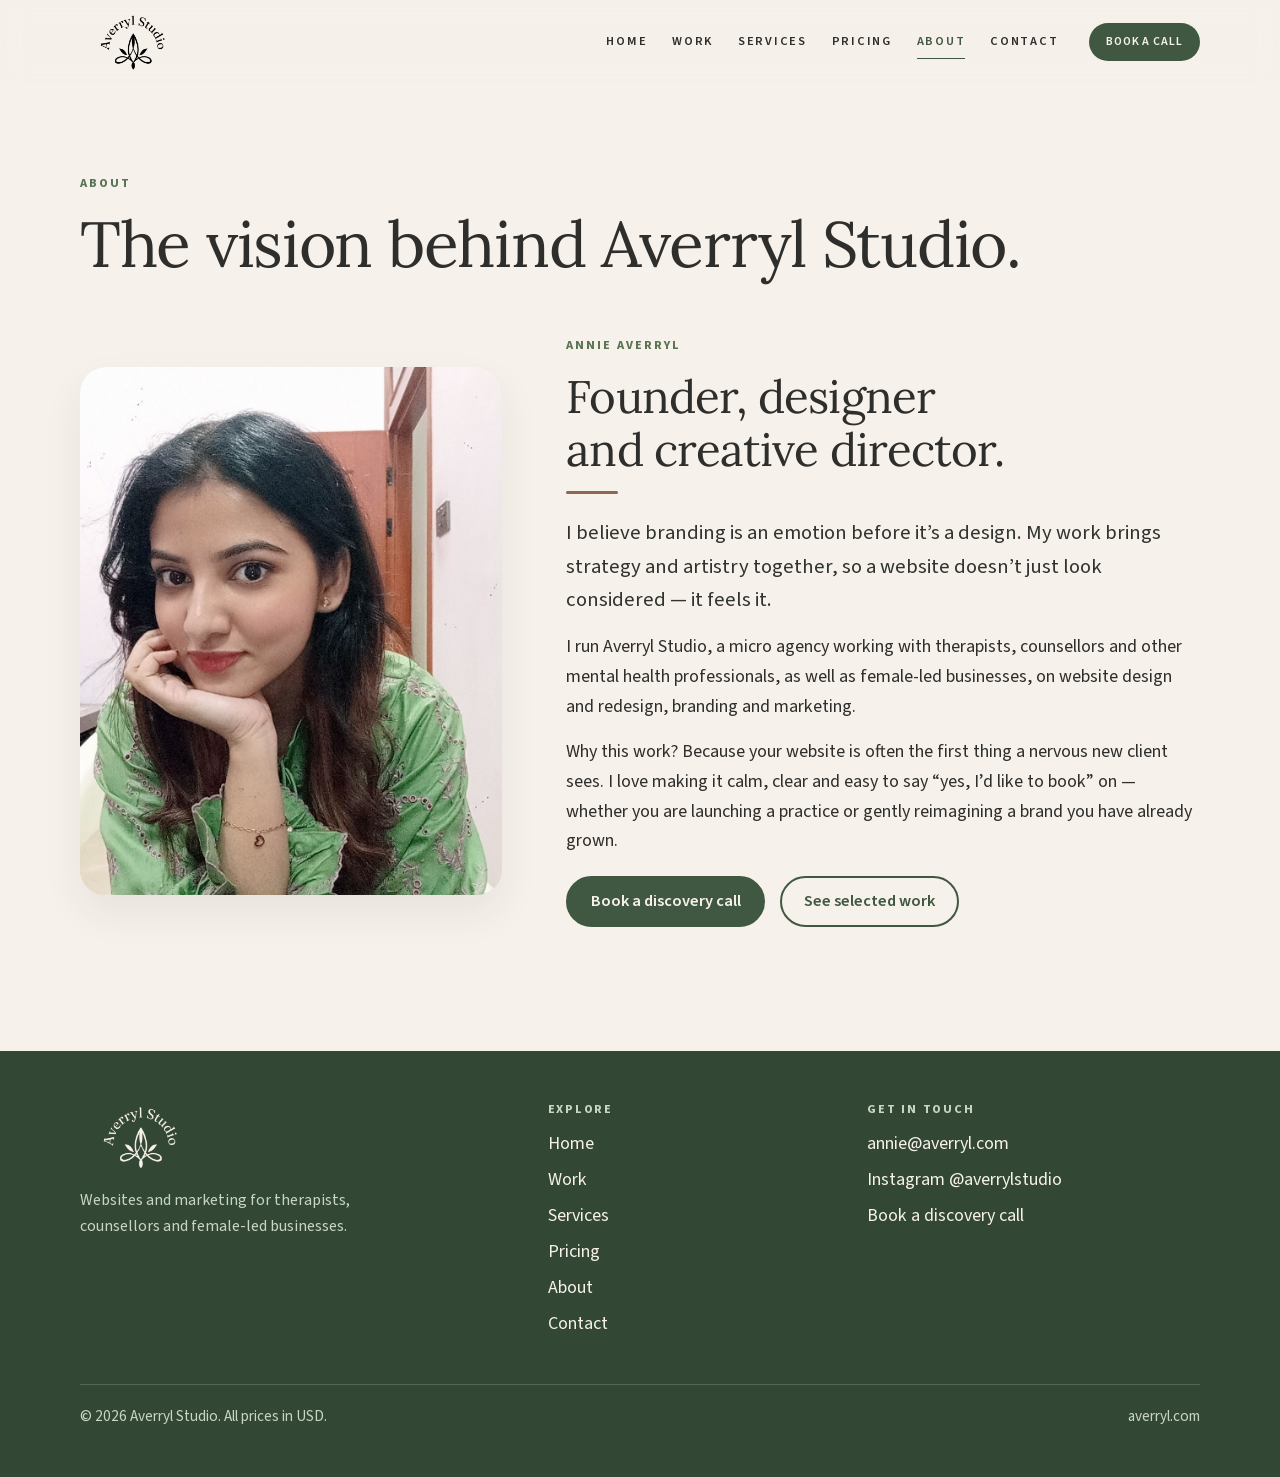
==== about.html @ c8a42410 "Launch Averryl Studio website" ====
<!DOCTYPE html>
<html lang="en">
<head>
  <meta charset="utf-8">
  <meta name="viewport" content="width=device-width, initial-scale=1">
  <title>About Annie Averryl | Averryl Studio</title>
  <meta name="description" content="Annie Averryl is the founder, designer and creative director of Averryl Studio. She believes branding is an emotion before it’s a design.">
  <meta name="author" content="Annie Averryl, Averryl Studio">
  <meta name="theme-color" content="#405842">
  <link rel="canonical" href="https://averryl.com/about.html">

  <meta property="og:type" content="website">
  <meta property="og:site_name" content="Averryl Studio">
  <meta property="og:locale" content="en_US">
  <meta property="og:url" content="https://averryl.com/about.html">
  <meta property="og:title" content="About Annie Averryl | Averryl Studio">
  <meta property="og:description" content="Annie Averryl is the founder, designer and creative director of Averryl Studio. She believes branding is an emotion before it’s a design.">
  <meta property="og:image" content="https://averryl.com/assets/images/og-image.jpg">
  <meta property="og:image:width" content="1200">
  <meta property="og:image:height" content="630">
  <meta property="og:image:alt" content="Averryl Studio — Your brand, reimagined.">

  <meta name="twitter:card" content="summary_large_image">
  <meta name="twitter:title" content="About Annie Averryl | Averryl Studio">
  <meta name="twitter:description" content="Annie Averryl is the founder, designer and creative director of Averryl Studio. She believes branding is an emotion before it’s a design.">
  <meta name="twitter:image" content="https://averryl.com/assets/images/og-image.jpg">

  <link rel="icon" href="/assets/images/favicon.ico" sizes="any">
  <link rel="icon" href="/assets/images/favicon-32.png" type="image/png" sizes="32x32">
  <link rel="apple-touch-icon" href="/assets/images/apple-touch-icon.png">
  <link rel="manifest" href="/site.webmanifest">
  <link rel="stylesheet" href="/css/styles.css">

</head>
<body>
  <a class="skip-link" href="#main">Skip to content</a>
  <header class="site-header">
    <div class="header-inner">
      <a class="brand" href="/index.html">
        <img src="/assets/images/logo-mark.png" width="392" height="230" alt="Averryl Studio">
      </a>
      <button class="menu-toggle" type="button" aria-expanded="false" aria-controls="site-nav" aria-label="Open menu">
        <span class="menu-toggle-bars" aria-hidden="true"></span>
      </button>
      <nav id="site-nav" class="nav" aria-label="Primary">
        <a href="/index.html">Home</a>
        <a href="/work.html">Work</a>
        <a href="/services.html">Services</a>
        <a href="/pricing.html">Pricing</a>
        <a href="/about.html" aria-current="page">About</a>
        <a href="/contact.html">Contact</a>
        <a class="nav-cta" href="https://calendly.com/averrylstudio/30min" target="_blank" rel="noopener noreferrer">Book a call</a>
      </nav>
    </div>
  </header>
  <main id="main">
    <header class="page-hero">
      <div class="wrap">
        <p class="eyebrow">About</p>
        <h1>The vision behind Averryl Studio.</h1>
      </div>
    </header>

    <section class="section" style="padding-top: 0;">
      <div class="wrap about-grid">
        <div class="about-photo">
          <img src="/assets/images/annie-averryl.jpg" width="1000" height="1250" alt="Annie Averryl, smiling, wearing a green embroidered top, with her chin resting on her hand.">
        </div>
        <div class="about-copy">
          <p class="eyebrow">Annie Averryl</p>
          <h2>Founder, designer and creative director.</h2>
          <hr class="rule">
          <p class="lede">I believe branding is an emotion before it’s a design. My work brings strategy and artistry together, so a website doesn’t just look considered — it feels it.</p>
          <p>I run Averryl Studio, a micro agency working with therapists, counsellors and other mental health professionals, as well as female-led businesses, on website design and redesign, branding and marketing.</p>
          <p>Why this work? Because your website is often the first thing a nervous new client sees. I love making it calm, clear and easy to say “yes, I’d like to book” on — whether you are launching a practice or gently reimagining a brand you have already grown.</p>
          <div class="btn-row" style="margin-top: 1.25rem;">
            <a class="btn btn-primary" href="https://calendly.com/averrylstudio/30min" target="_blank" rel="noopener noreferrer">Book a discovery call</a>
            <a class="btn btn-secondary" href="/work.html">See selected work</a>
          </div>
        </div>
      </div>
    </section>

  </main>
  <footer class="site-footer">
    <div class="wrap">
      <div class="footer-grid">
        <div class="footer-brand">
          <img src="/assets/images/logo-mark-cream.png" width="392" height="230" alt="Averryl Studio">
          <p class="footer-tag">Websites and marketing for therapists, counsellors and female-led businesses.</p>
        </div>
        <div>
          <h2>Explore</h2>
          <ul>
            <li><a href="/index.html">Home</a></li>
            <li><a href="/work.html">Work</a></li>
            <li><a href="/services.html">Services</a></li>
            <li><a href="/pricing.html">Pricing</a></li>
            <li><a href="/about.html">About</a></li>
            <li><a href="/contact.html">Contact</a></li>
          </ul>
        </div>
        <div>
          <h2>Get in touch</h2>
          <ul>
            <li><a href="mailto:annie@averryl.com">annie@averryl.com</a></li>
            <li><a href="https://www.instagram.com/averrylstudio/" target="_blank" rel="noopener noreferrer">Instagram @averrylstudio</a></li>
            <li><a href="https://calendly.com/averrylstudio/30min" target="_blank" rel="noopener noreferrer">Book a discovery call</a></li>
          </ul>
        </div>
      </div>
      <div class="footer-bottom">
        <p>© 2026 Averryl Studio. All prices in USD.</p>
        <p>averryl.com</p>
      </div>
    </div>
  </footer>
  <script src="/js/main.js"></script>
</body>
</html>
---- css/styles.css ----
/* Averryl Studio — editorial, calm, cream / forest / sage. Headings: Lora. Body: Source Sans Pro. */

@font-face {
  font-family: "Lora";
  src: url("../assets/fonts/lora-regular.woff") format("woff");
  font-weight: 400;
  font-style: normal;
  font-display: swap;
}
@font-face {
  font-family: "Lora";
  src: url("../assets/fonts/lora-italic.woff") format("woff");
  font-weight: 400;
  font-style: italic;
  font-display: swap;
}
@font-face {
  font-family: "Lora";
  src: url("../assets/fonts/lora-semibold.woff") format("woff");
  font-weight: 600;
  font-style: normal;
  font-display: swap;
}
@font-face {
  font-family: "Lora";
  src: url("../assets/fonts/lora-bold.woff") format("woff");
  font-weight: 700;
  font-style: normal;
  font-display: swap;
}
@font-face {
  font-family: "Source Sans Pro";
  src: url("../assets/fonts/source-sans-regular.woff") format("woff");
  font-weight: 400;
  font-style: normal;
  font-display: swap;
}
@font-face {
  font-family: "Source Sans Pro";
  src: url("../assets/fonts/source-sans-italic.woff") format("woff");
  font-weight: 400;
  font-style: italic;
  font-display: swap;
}
@font-face {
  font-family: "Source Sans Pro";
  src: url("../assets/fonts/source-sans-semibold.woff") format("woff");
  font-weight: 600;
  font-style: normal;
  font-display: swap;
}
@font-face {
  font-family: "Source Sans Pro";
  src: url("../assets/fonts/source-sans-bold.woff") format("woff");
  font-weight: 700;
  font-style: normal;
  font-display: swap;
}

:root {
  --cream: #f6f1ea;
  --cream-deep: #efe8de;
  --ink: #2e2e2c;
  --forest: #405842;
  --forest-deep: #334735;
  --sage: #5a7354;
  --sage-soft: #dce5d6;
  --sage-mist: #e8f0e4;
  --clay: #8e6750;
  --clay-soft: #e8d5c4;
  --warm: #f0e9df;
  --white: #fffdf9;
  --line: rgba(64, 88, 66, 0.16);
  --line-strong: rgba(64, 88, 66, 0.28);
  --shadow: 0 18px 40px rgba(46, 46, 44, 0.07);
  --shadow-soft: 0 8px 24px rgba(46, 46, 44, 0.05);
  --serif: "Lora", Georgia, "Times New Roman", serif;
  --sans: "Source Sans Pro", "Segoe UI", system-ui, -apple-system, sans-serif;
  --max: 70rem;
  --pad: clamp(1.2rem, 4.5vw, 2.25rem);
  --section: clamp(4.5rem, 10vw, 7.75rem);
  --radius: 1.35rem;
  --header-h: 5.25rem;
  --focus: 0 0 0 3px var(--cream), 0 0 0 5px var(--forest);
}

*, *::before, *::after { box-sizing: border-box; }

html {
  scroll-behavior: smooth;
  scroll-padding-top: calc(var(--header-h) + 0.75rem);
}

body {
  margin: 0;
  font-family: var(--sans);
  font-size: 1.125rem;
  line-height: 1.65;
  color: var(--ink);
  background: var(--cream);
  -webkit-font-smoothing: antialiased;
  text-rendering: optimizeLegibility;
}

img { max-width: 100%; height: auto; display: block; }
a { color: var(--forest); text-decoration-thickness: 1px; text-underline-offset: 0.18em; }
a:hover { color: var(--forest-deep); }
:focus-visible { outline: none; box-shadow: var(--focus); border-radius: 4px; }

.skip-link {
  position: absolute;
  left: 1rem;
  top: -4rem;
  z-index: 1000;
  background: var(--forest);
  color: var(--cream);
  padding: 0.6rem 1rem;
  border-radius: 0.4rem;
  text-decoration: none;
  font-weight: 600;
}
.skip-link:focus { top: 1rem; box-shadow: var(--focus); }

.wrap {
  width: min(var(--max), 100% - var(--pad) * 2);
  margin-inline: auto;
}

/* ----- Header ----- */
.site-header {
  position: sticky;
  top: 0;
  z-index: 100;
  background: color-mix(in srgb, var(--cream) 90%, transparent);
  backdrop-filter: blur(14px);
  -webkit-backdrop-filter: blur(14px);
  border-bottom: 1px solid transparent;
  transition: border-color 0.2s ease, box-shadow 0.2s ease;
}
.site-header.is-scrolled {
  border-bottom-color: var(--line);
  box-shadow: var(--shadow-soft);
}
.header-inner {
  width: min(var(--max), 100% - var(--pad) * 2);
  margin-inline: auto;
  display: flex;
  align-items: center;
  justify-content: space-between;
  gap: 1rem;
  min-height: var(--header-h);
}
.brand {
  display: inline-flex;
  align-items: center;
  text-decoration: none;
  flex-shrink: 0;
  color: var(--forest);
}
.brand img {
  width: auto;
  height: 3.85rem;
  object-fit: contain;
}
.nav {
  display: flex;
  align-items: center;
  gap: 0.15rem 1.55rem;
}
.nav a {
  text-decoration: none;
  color: var(--ink);
  font-size: 0.78rem;
  font-weight: 600;
  letter-spacing: 0.14em;
  text-transform: uppercase;
  padding: 0.4rem 0;
  border-bottom: 1px solid transparent;
}
.nav a:hover,
.nav a[aria-current="page"] {
  color: var(--forest);
  border-bottom-color: var(--forest);
}
.nav-cta {
  display: inline-flex;
  align-items: center;
  margin-left: 0.35rem;
  padding: 0.55rem 1.05rem !important;
  background: var(--forest);
  color: var(--cream) !important;
  border-radius: 999px;
  letter-spacing: 0.08em !important;
  border-bottom: 0 !important;
  font-size: 0.75rem !important;
}
.nav-cta:hover { background: var(--forest-deep); color: var(--cream) !important; }
.menu-toggle {
  display: none;
  width: 2.6rem;
  height: 2.6rem;
  border: 1px solid var(--line-strong);
  background: var(--white);
  border-radius: 0.7rem;
  cursor: pointer;
  padding: 0;
  align-items: center;
  justify-content: center;
}
.menu-toggle:focus-visible { box-shadow: var(--focus); }
.menu-toggle-bars,
.menu-toggle-bars::before,
.menu-toggle-bars::after {
  display: block;
  width: 1.1rem;
  height: 2px;
  background: var(--forest);
  border-radius: 1px;
  position: relative;
  transition: transform 0.2s ease, opacity 0.2s ease;
}
.menu-toggle-bars::before,
.menu-toggle-bars::after {
  content: "";
  position: absolute;
  left: 0;
}
.menu-toggle-bars::before { top: -6px; }
.menu-toggle-bars::after { top: 6px; }
body.nav-open .menu-toggle-bars { background: transparent; }
body.nav-open .menu-toggle-bars::before { top: 0; transform: rotate(45deg); }
body.nav-open .menu-toggle-bars::after { top: 0; transform: rotate(-45deg); }

/* ----- Buttons ----- */
.btn {
  display: inline-flex;
  align-items: center;
  justify-content: center;
  gap: 0.45rem;
  padding: 0.85rem 1.4rem;
  border-radius: 999px;
  font-family: var(--sans);
  font-weight: 600;
  font-size: 1.02rem;
  text-decoration: none;
  line-height: 1.2;
  border: 2px solid transparent;
  cursor: pointer;
  transition: background 0.15s ease, color 0.15s ease, border-color 0.15s ease;
}
.btn:hover { text-decoration: none; }
.btn-primary {
  background: var(--forest);
  color: var(--cream);
  border-color: var(--forest);
}
.btn-primary:hover { background: var(--forest-deep); color: var(--cream); border-color: var(--forest-deep); }
.btn-secondary {
  background: transparent;
  color: var(--forest);
  border-color: var(--forest);
}
.btn-secondary:hover { background: var(--forest); color: var(--cream); }
.btn-on-dark {
  background: var(--cream);
  color: var(--forest);
  border-color: var(--cream);
}
.btn-on-dark:hover { background: var(--white); color: var(--forest-deep); }
.btn-ghost-light {
  background: transparent;
  color: var(--cream);
  border-color: color-mix(in srgb, var(--cream) 55%, transparent);
}
.btn-ghost-light:hover { background: color-mix(in srgb, var(--cream) 14%, transparent); color: var(--cream); }
.btn-row {
  display: flex;
  flex-wrap: wrap;
  gap: 0.75rem 0.9rem;
  align-items: center;
}

/* ----- Type ----- */
.eyebrow {
  font-size: 0.78rem;
  font-weight: 700;
  letter-spacing: 0.16em;
  text-transform: uppercase;
  color: var(--sage);
  margin: 0 0 0.9rem;
}
h1, h2, h3, h4 {
  font-family: var(--serif);
  font-weight: 400;
  line-height: 1.15;
  color: var(--ink);
  letter-spacing: -0.02em;
  text-wrap: balance;
}
h1 { font-size: clamp(2.6rem, 7vw, 5rem); margin: 0 0 1.15rem; }
h2 { font-size: clamp(1.95rem, 3.8vw, 2.85rem); margin: 0 0 1rem; }
h3 { font-size: 1.35rem; margin: 0 0 0.45rem; font-weight: 600; letter-spacing: -0.015em; }
p { margin: 0 0 1rem; }
.lede {
  font-size: clamp(1.15rem, 2vw, 1.3rem);
  line-height: 1.6;
  color: color-mix(in srgb, var(--ink) 88%, var(--forest));
  max-width: 38rem;
}
.section { padding: var(--section) 0; position: relative; }
.section-head {
  max-width: 42rem;
  margin-bottom: 2.7rem;
}
.section-head p:last-child { margin-bottom: 0; }
.rule {
  width: 3.25rem;
  height: 3px;
  background: var(--clay);
  border: 0;
  margin: 0 0 1.4rem;
  border-radius: 2px;
}

/* ----- Hero ----- */
.hero {
  position: relative;
  overflow: hidden;
  padding: clamp(3rem, 8vw, 6.5rem) 0 clamp(4rem, 9vw, 7rem);
  min-height: min(42rem, calc(88svh - var(--header-h)));
  display: flex;
  align-items: center;
}
.hero-bg {
  position: absolute;
  inset: 0;
  pointer-events: none;
  z-index: 0;
}
.hero-bg .blob { position: absolute; border-radius: 50%; }
.hero-bg .blob-a {
  width: min(32rem, 72vw);
  height: min(32rem, 72vw);
  background: var(--sage-soft);
  top: -9rem;
  right: -7rem;
  opacity: 0.85;
}
.hero-bg .blob-b {
  width: 16rem;
  height: 16rem;
  background: var(--clay-soft);
  bottom: -5rem;
  left: -5rem;
  opacity: 0.7;
}
.hero-grid {
  position: relative;
  z-index: 1;
  display: grid;
  grid-template-columns: 1.15fr 0.85fr;
  gap: clamp(2rem, 5vw, 4.5rem);
  align-items: center;
  width: min(var(--max), 100% - var(--pad) * 2);
  margin-inline: auto;
}
.hero-copy .lede { margin-bottom: 1.7rem; }
.hero-note {
  margin: 1.35rem 0 0;
  font-size: 1rem;
  color: var(--sage);
  font-weight: 600;
}
.hero-portrait {
  position: relative;
  justify-self: end;
  width: min(100%, 26rem);
}
.hero-portrait img {
  width: 100%;
  aspect-ratio: 4 / 5;
  object-fit: cover;
  object-position: 50% 18%;
  border-radius: 1.6rem;
  box-shadow: var(--shadow);
  background: var(--sage-soft);
}
.hero-portrait::after {
  content: "";
  position: absolute;
  inset: auto -1.1rem -1.1rem auto;
  width: 42%;
  height: 42%;
  border-radius: 50%;
  background: var(--sage-soft);
  z-index: -1;
}
.hero-portrait::before {
  content: "";
  position: absolute;
  inset: -1rem auto auto -1.15rem;
  width: 5.5rem;
  height: 5.5rem;
  border-radius: 50%;
  background: var(--clay-soft);
  z-index: -1;
}

/* Page hero (inner pages) */
.page-hero {
  padding: clamp(3rem, 7vw, 5.5rem) 0 2.5rem;
}
.page-hero h1 { margin-bottom: 0.85rem; font-size: clamp(2.3rem, 5.5vw, 4rem); }
.page-hero .lede { margin-bottom: 0; }

/* ----- Cards / grids ----- */
.band-white { background: var(--white); }
.trio, .two, .service-grid, .care-grid, .forms-grid, .contact-grid, .work-grid, .quote-grid, .faq-list {
  display: grid;
  gap: 1.15rem;
}
.trio { grid-template-columns: repeat(3, 1fr); }
.two, .care-grid, .forms-grid, .contact-grid, .work-grid { grid-template-columns: 1fr 1fr; }
.quote-grid { grid-template-columns: repeat(3, 1fr); }
.service-grid { grid-template-columns: repeat(2, 1fr); }

.card {
  background: var(--cream);
  border: 1px solid var(--line);
  border-radius: var(--radius);
  padding: 1.7rem 1.55rem 1.5rem;
}
.band-white .card { background: var(--cream); }
.card h3 { color: var(--forest); }
.card p:last-child { margin-bottom: 0; }

.work-card {
  display: flex;
  flex-direction: column;
  background: var(--white);
  border: 1px solid var(--line);
  border-radius: var(--radius);
  overflow: hidden;
  text-decoration: none;
  color: inherit;
  box-shadow: var(--shadow-soft);
  transition: transform 0.2s ease, box-shadow 0.2s ease;
}
.work-card:hover {
  transform: translateY(-3px);
  box-shadow: var(--shadow);
  color: inherit;
  text-decoration: none;
}
.work-card img {
  width: 100%;
  aspect-ratio: 16 / 10;
  object-fit: cover;
  object-position: top center;
  background: var(--warm);
}
.work-card .work-body { padding: 1.35rem 1.4rem 1.5rem; }
.work-card h3 { color: var(--forest); margin-bottom: 0.4rem; }
.work-card p { margin-bottom: 0.7rem; color: var(--ink); }
.work-card .more {
  font-weight: 600;
  color: var(--forest);
  font-size: 1rem;
}

/* Pricing */
.price-grid {
  display: grid;
  grid-template-columns: 1.15fr 0.85fr;
  gap: 1.15rem;
  margin-bottom: 1.15rem;
  align-items: stretch;
}
.price-grid .price-card { height: 100%; }
.price-card {
  background: var(--white);
  border: 1px solid var(--line);
  border-radius: var(--radius);
  padding: 1.7rem 1.6rem 1.55rem;
  box-shadow: var(--shadow-soft);
}
.price-card.featured {
  background: var(--forest);
  color: var(--cream);
  border-color: var(--forest);
}
.price-card.featured h3,
.price-card.featured .price,
.price-card.featured p,
.price-card.featured li { color: var(--cream); }
.price-card.featured .eyebrow { color: #c9d5c3; }
.price {
  font-family: var(--serif);
  font-size: clamp(1.85rem, 3vw, 2.35rem);
  font-weight: 600;
  letter-spacing: -0.02em;
  margin: 0 0 0.85rem;
  color: var(--forest);
  line-height: 1.15;
}
.price span {
  font-family: var(--sans);
  font-size: 1rem;
  font-weight: 600;
  letter-spacing: 0;
  color: var(--sage);
}
.price-card.featured .price span { color: #c9d5c3; }
.price-card p:last-child, .price-card ul:last-child { margin-bottom: 0; }
.price-card ul, .checklist {
  margin: 0 0 1rem;
  padding: 0;
  list-style: none;
}
.price-card li, .checklist li {
  position: relative;
  padding-left: 1.4rem;
  margin: 0 0 0.45rem;
}
.price-card li::before, .checklist li::before {
  content: "";
  position: absolute;
  left: 0;
  top: 0.55em;
  width: 0.5rem;
  height: 0.5rem;
  border-radius: 50%;
  background: var(--sage-soft);
  box-shadow: inset 0 0 0 3px var(--forest);
}
.price-card.featured li::before {
  background: #c9d5c3;
  box-shadow: inset 0 0 0 3px #c9d5c3;
}
.care-grid .price-card, .forms-panel {
  background: var(--warm);
  border: 1px solid var(--line);
  box-shadow: none;
}
.forms-panel {
  border-radius: var(--radius);
  padding: 1.7rem 1.6rem 1.55rem;
}
.forms-panel h3 { color: var(--forest); }
.price-table {
  width: 100%;
  border-collapse: collapse;
  font-size: 1.02rem;
  margin: 0.4rem 0 0;
}
.price-table th {
  text-align: left;
  font-weight: 600;
  font-size: 0.78rem;
  letter-spacing: 0.08em;
  text-transform: uppercase;
  color: var(--sage);
  padding: 0.35rem 0.6rem 0.5rem 0;
  border-bottom: 1px solid var(--line);
}
.price-table td {
  padding: 0.55rem 0.6rem 0.55rem 0;
  border-bottom: 1px solid var(--line);
  vertical-align: top;
}
.price-table tr:last-child td { border-bottom: 0; }
.price-table th:last-child,
.price-table td:last-child {
  text-align: right;
  font-weight: 600;
  color: var(--forest);
  white-space: nowrap;
  padding-right: 0;
  width: 7.25rem;
}
.price-table td:first-child, .price-table th:first-child { padding-right: 1rem; }
.fine-print {
  margin-top: 2.25rem;
  padding: 1.4rem 1.5rem;
  background: var(--sage-mist);
  border-radius: var(--radius);
}
.fine-print h3 { margin-bottom: 0.6rem; }
.fine-print p:last-child { margin-bottom: 0; }
.muted { margin: 0.9rem 0 0; font-size: 1rem; color: var(--sage); }

/* Steps / FAQ */
.steps {
  display: grid;
  grid-template-columns: repeat(5, 1fr);
  gap: 1rem;
  list-style: none;
  margin: 0;
  padding: 0;
}
.steps li {
  background: var(--cream);
  border-radius: var(--radius);
  padding: 1.4rem 1.15rem 1.3rem;
  border: 1px solid var(--line);
}
.band-white .steps li { background: var(--cream); }
.step-num {
  font-family: var(--serif);
  font-size: 2.1rem;
  font-weight: 600;
  color: var(--clay);
  line-height: 1;
  display: block;
  margin-bottom: 0.7rem;
}
.steps h3 { font-size: 1.15rem; margin-bottom: 0.4rem; }
.steps p { margin: 0; font-size: 1.02rem; }

.faq-list { grid-template-columns: 1fr 1fr; }
.faq-item { padding: 0; }
.faq-item h3 { font-size: 1.2rem; }

/* Testimonials */
.quote {
  background: var(--white);
  border: 1px solid var(--line);
  border-radius: var(--radius);
  padding: 1.7rem 1.5rem 1.5rem;
  box-shadow: var(--shadow-soft);
  display: flex;
  flex-direction: column;
}
.quote blockquote {
  margin: 0 0 1.15rem;
  padding: 0;
  font-family: var(--serif);
  font-size: 1.18rem;
  font-style: italic;
  line-height: 1.5;
  color: var(--ink);
}
.quote blockquote::before {
  content: "“";
  display: block;
  font-style: normal;
  font-size: 2.4rem;
  line-height: 0.7;
  color: var(--clay);
  margin-bottom: 0.7rem;
}
.quote footer {
  margin-top: auto;
  font-size: 0.98rem;
  color: var(--sage);
  font-style: normal;
  font-weight: 600;
}
.quote footer span { display: block; font-weight: 400; color: var(--ink); margin-top: 0.15rem; }

/* Review / CTA band */
.review {
  background: var(--forest);
  color: var(--cream);
  overflow: hidden;
  position: relative;
}
.review::before, .review::after {
  content: "";
  position: absolute;
  border-radius: 50%;
  pointer-events: none;
}
.review::before {
  width: 20rem; height: 20rem;
  background: #4c6750;
  top: -8rem; right: -6rem;
}
.review::after {
  width: 12rem; height: 12rem;
  background: #8e6750;
  opacity: 0.35;
  bottom: -5rem; left: -3rem;
}
.review-inner { position: relative; z-index: 1; max-width: 42rem; }
.review h2, .review p { color: var(--cream); }
.review .eyebrow { color: #c9d5c3; }
.review .rule { background: #c4a48e; }
.review .lede { color: color-mix(in srgb, var(--cream) 90%, white); }

/* About */
.about-grid {
  display: grid;
  grid-template-columns: 0.8fr 1.2fr;
  gap: clamp(2rem, 5vw, 4rem);
  align-items: center;
}
.about-photo img {
  width: 100%;
  border-radius: 1.6rem;
  aspect-ratio: 4 / 5;
  object-fit: cover;
  object-position: 50% 18%;
  box-shadow: var(--shadow);
  background: var(--sage-soft);
}

/* Contact */
.contact-card {
  background: var(--cream);
  border: 1px solid var(--line);
  border-radius: var(--radius);
  padding: 1.7rem 1.6rem;
  height: 100%;
  display: flex;
  flex-direction: column;
}
.band-white .contact-card { background: var(--cream); }
.contact-card h3 { color: var(--forest); }
.contact-card p:last-child { margin-bottom: 0; }
.contact-card .btn { margin-top: auto; align-self: flex-start; }
.contact-list { list-style: none; margin: 1rem 0 0; padding: 0; }
.contact-list li { margin: 0 0 0.7rem; }
.contact-list a { font-weight: 600; text-decoration: none; }
.contact-list a:hover { text-decoration: underline; }
.contact-label {
  display: block;
  font-size: 0.8rem;
  font-weight: 700;
  letter-spacing: 0.08em;
  text-transform: uppercase;
  color: var(--sage);
  margin-bottom: 0.1rem;
}

/* Footer */
.site-footer {
  background: var(--forest-deep);
  color: var(--cream);
  padding: 3.2rem 0 2rem;
}
.footer-grid {
  display: grid;
  grid-template-columns: 1.2fr 0.8fr 0.9fr;
  gap: 2rem 1.5rem;
  align-items: start;
}
.footer-brand img {
  width: auto;
  height: 4.4rem;
  margin-bottom: 0.9rem;
}
.footer-tag {
  margin: 0;
  color: #c9d5c3;
  font-size: 1rem;
  max-width: 20rem;
}
.site-footer h2 {
  font-family: var(--sans);
  font-size: 0.78rem;
  font-weight: 700;
  letter-spacing: 0.14em;
  text-transform: uppercase;
  color: #c9d5c3;
  margin: 0 0 0.8rem;
}
.site-footer ul { list-style: none; margin: 0; padding: 0; }
.site-footer li { margin: 0 0 0.4rem; }
.site-footer a { color: var(--cream); text-decoration: none; }
.site-footer a:hover { text-decoration: underline; color: var(--cream); }
.footer-bottom {
  margin-top: 2.4rem;
  padding-top: 1.2rem;
  border-top: 1px solid rgba(246, 241, 234, 0.18);
  display: flex;
  flex-wrap: wrap;
  justify-content: space-between;
  gap: 0.6rem 1.5rem;
  color: #c9d5c3;
  font-size: 0.95rem;
}

.visually-hidden {
  position: absolute !important;
  width: 1px; height: 1px;
  padding: 0; margin: -1px;
  overflow: hidden;
  clip: rect(0,0,0,0);
  white-space: nowrap;
  border: 0;
}

@media (max-width: 960px) {
  .hero-grid, .about-grid, .price-grid, .steps, .footer-grid,
  .trio, .quote-grid { grid-template-columns: 1fr; }
  .steps, .quote-grid, .trio { grid-template-columns: 1fr 1fr; }
  .hero { min-height: 0; }
  .hero-portrait { width: min(100%, 22rem); justify-self: start; }
  .footer-brand img { height: 3.8rem; }
}

@media (max-width: 760px) {
  .menu-toggle { display: inline-flex; }
  .nav {
    display: none;
    position: absolute;
    top: var(--header-h);
    left: 0; right: 0;
    background: var(--cream);
    border-bottom: 1px solid var(--line);
    box-shadow: var(--shadow);
    flex-direction: column;
    align-items: stretch;
    padding: 0.75rem var(--pad) 1.25rem;
    gap: 0;
  }
  body.nav-open .nav { display: flex; }
  .nav a {
    padding: 0.8rem 0;
    border-bottom: 1px solid var(--line);
    font-size: 0.9rem;
  }
  .nav a[aria-current="page"] { border-bottom-color: var(--line); }
  .nav-cta {
    margin: 0.9rem 0 0.2rem;
    justify-content: center;
    border-bottom: 0 !important;
  }
  .service-grid, .care-grid, .forms-grid, .contact-grid, .work-grid,
  .steps, .trio, .quote-grid, .faq-list { grid-template-columns: 1fr; }
  body.nav-open { overflow: hidden; }
  .brand img { height: 3.15rem; }
}

@media (prefers-reduced-motion: reduce) {
  html { scroll-behavior: auto; }
  *, *::before, *::after {
    animation-duration: 0.01ms !important;
    animation-iteration-count: 1 !important;
    transition-duration: 0.01ms !important;
  }
}
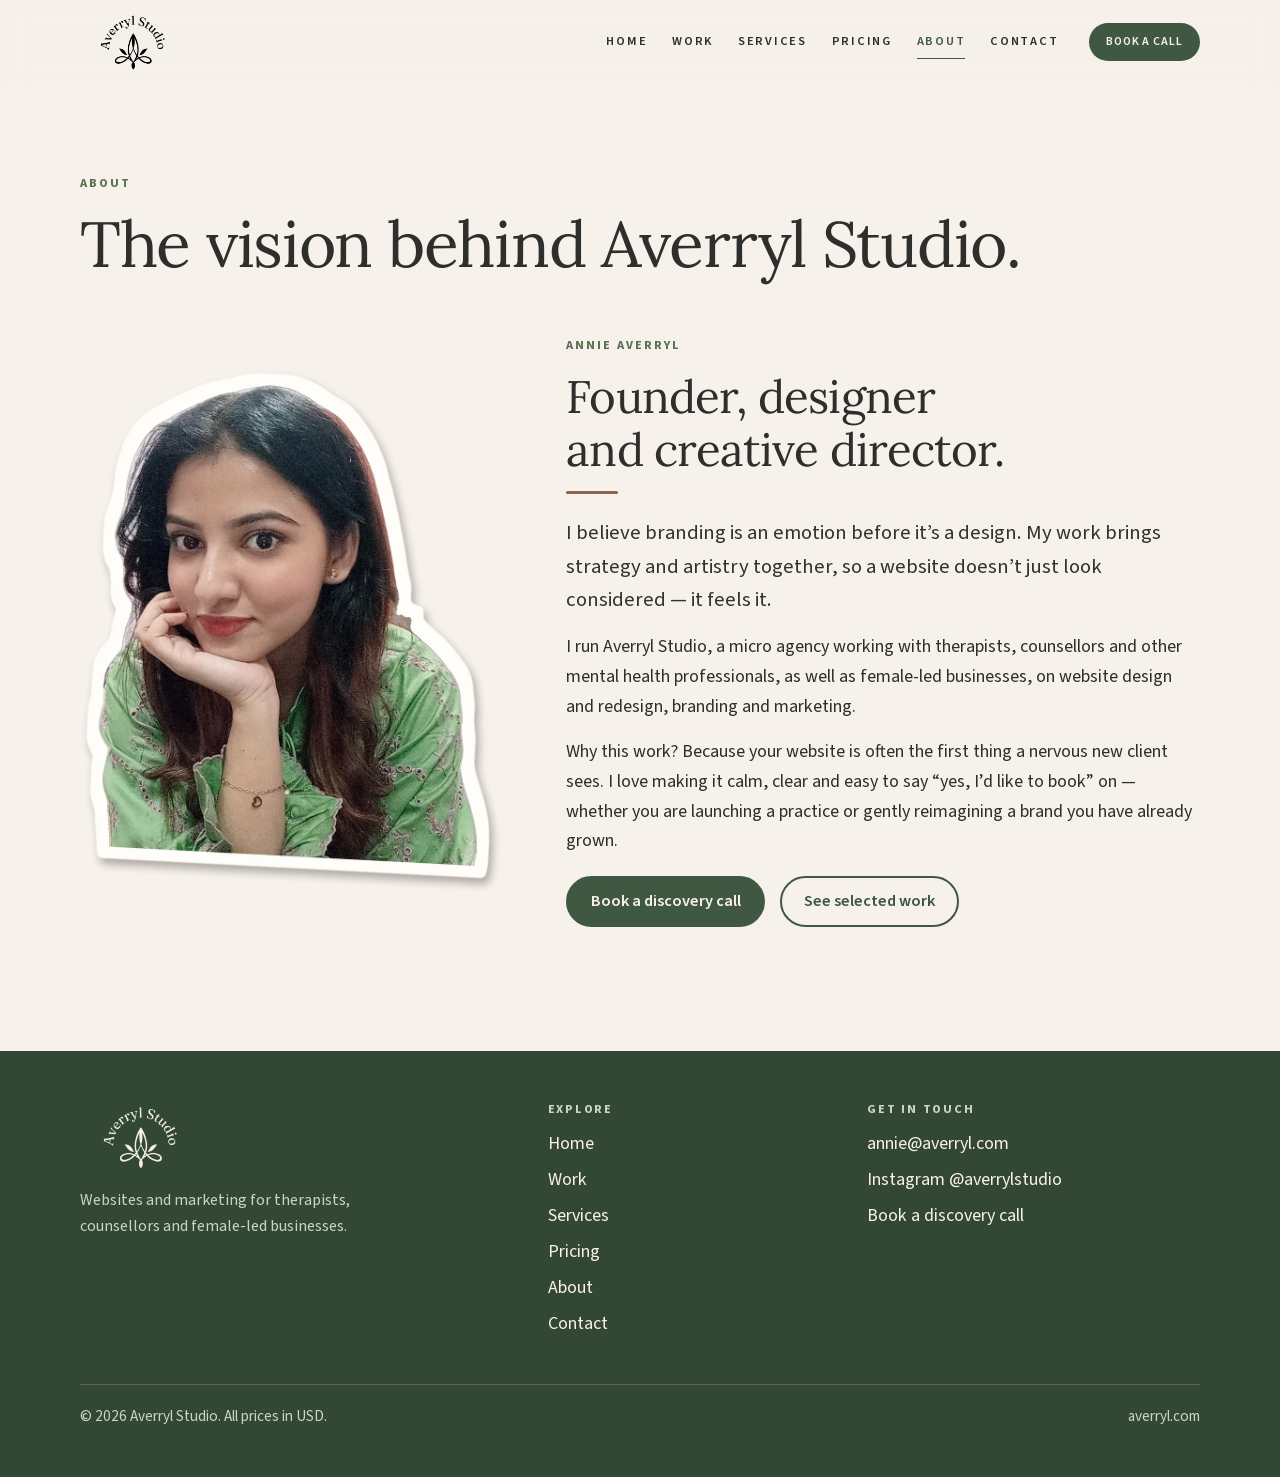
==== commit a4f40226: "Scrapbook cut-out portrait" ====
--- a/about.html
+++ b/about.html
@@ -64,7 +64,7 @@
     <section class="section" style="padding-top: 0;">
       <div class="wrap about-grid">
         <div class="about-photo">
-          <img src="/assets/images/annie-averryl.jpg" width="1000" height="1250" alt="Annie Averryl, smiling, wearing a green embroidered top, with her chin resting on her hand.">
+          <picture><source srcset="/assets/images/annie-scrapbook.webp" type="image/webp"><img class="scrapbook" src="/assets/images/annie-scrapbook.png" width="900" height="1115" alt="Annie Averryl, smiling, wearing a green embroidered top, with her chin resting on her hand."></picture>
         </div>
         <div class="about-copy">
           <p class="eyebrow">Annie Averryl</p>
--- a/css/styles.css
+++ b/css/styles.css
@@ -841,3 +841,18 @@
     transition-duration: 0.01ms !important;
   }
 }
+
+
+/* Scrapbook cut-out portrait */
+.hero-portrait::before, .hero-portrait::after { display: none; }
+.hero-portrait img.scrapbook,
+.about-photo img.scrapbook {
+  width: 100%;
+  height: auto;
+  aspect-ratio: auto;
+  object-fit: contain;
+  border-radius: 0;
+  box-shadow: none;
+  background: transparent;
+}
+.hero-portrait picture, .about-photo picture { display: block; }
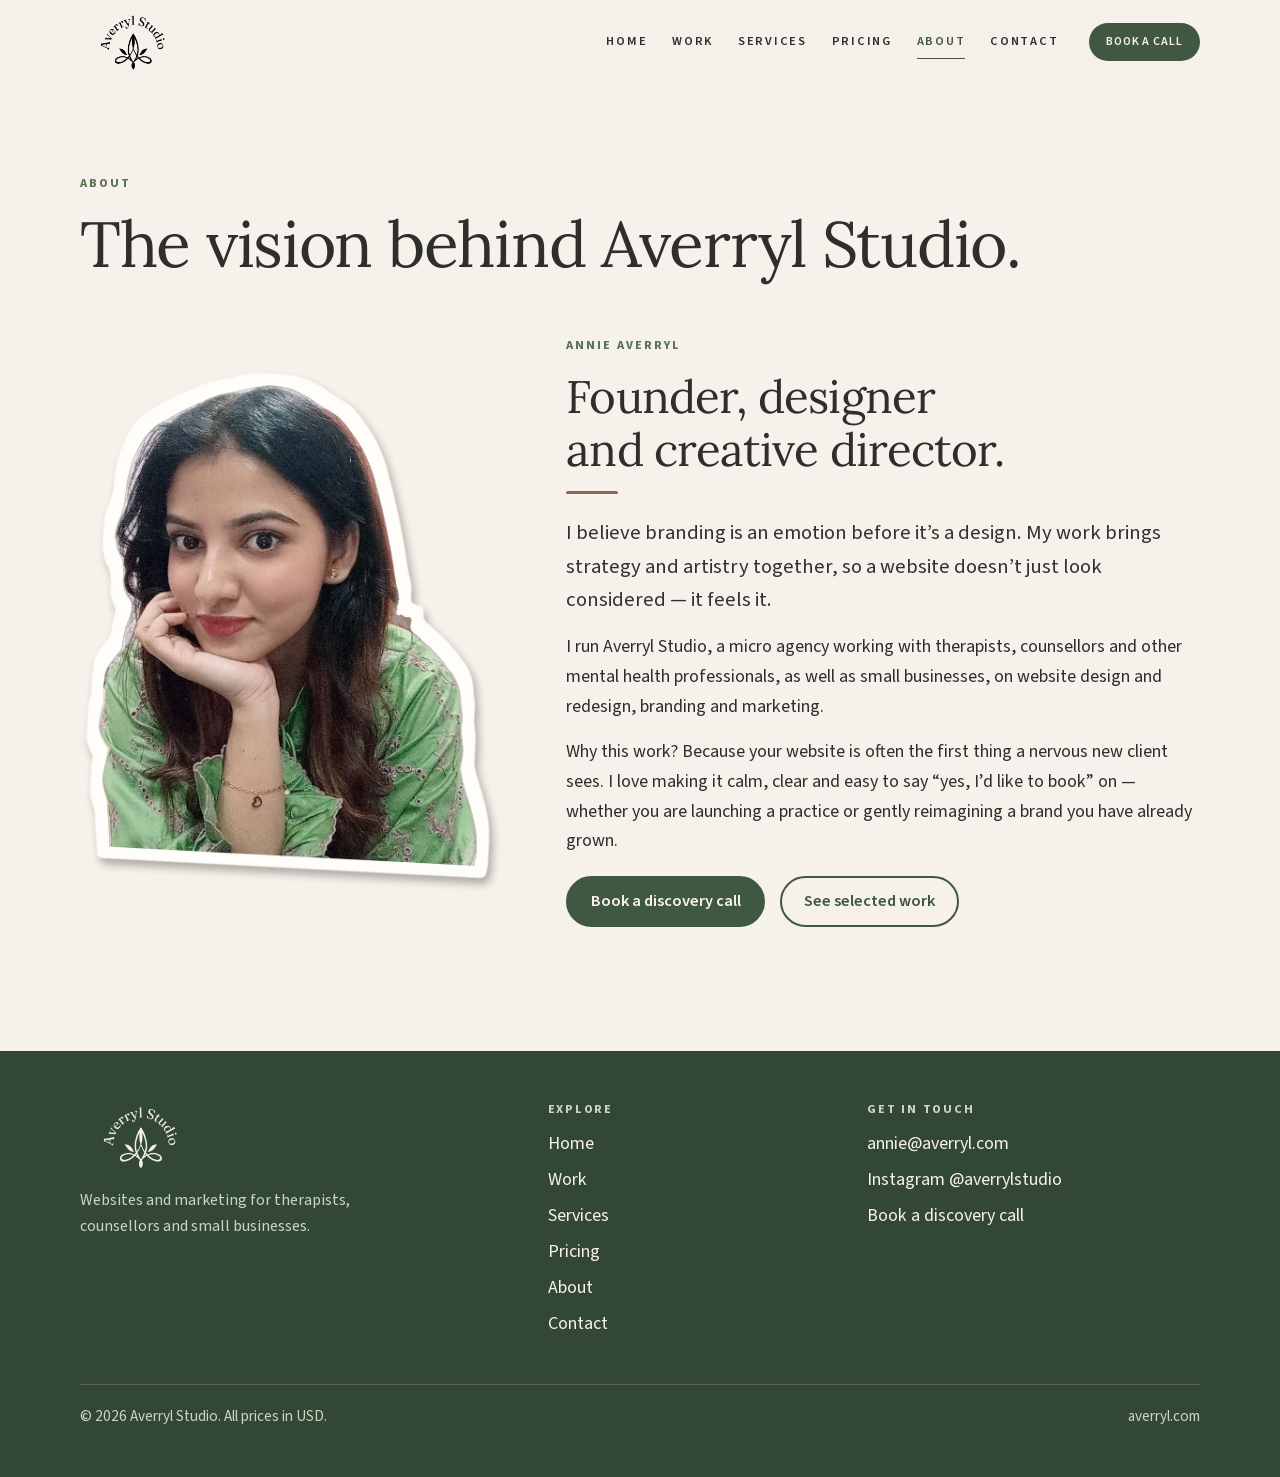
==== commit 89530cc4: "Say small businesses instead of female-led businesses" ====
--- a/about.html
+++ b/about.html
@@ -29,7 +29,7 @@
   <link rel="icon" href="/assets/images/favicon-32.png" type="image/png" sizes="32x32">
   <link rel="apple-touch-icon" href="/assets/images/apple-touch-icon.png">
   <link rel="manifest" href="/site.webmanifest">
-  <link rel="stylesheet" href="/css/styles.css">
+  <link rel="stylesheet" href="/css/styles.css?v=20261112c">
 
 </head>
 <body>
@@ -71,7 +71,7 @@
           <h2>Founder, designer and creative director.</h2>
           <hr class="rule">
           <p class="lede">I believe branding is an emotion before it’s a design. My work brings strategy and artistry together, so a website doesn’t just look considered — it feels it.</p>
-          <p>I run Averryl Studio, a micro agency working with therapists, counsellors and other mental health professionals, as well as female-led businesses, on website design and redesign, branding and marketing.</p>
+          <p>I run Averryl Studio, a micro agency working with therapists, counsellors and other mental health professionals, as well as small businesses, on website design and redesign, branding and marketing.</p>
           <p>Why this work? Because your website is often the first thing a nervous new client sees. I love making it calm, clear and easy to say “yes, I’d like to book” on — whether you are launching a practice or gently reimagining a brand you have already grown.</p>
           <div class="btn-row" style="margin-top: 1.25rem;">
             <a class="btn btn-primary" href="https://calendly.com/averrylstudio/30min" target="_blank" rel="noopener noreferrer">Book a discovery call</a>
@@ -87,7 +87,7 @@
       <div class="footer-grid">
         <div class="footer-brand">
           <img src="/assets/images/logo-mark-cream.png" width="392" height="230" alt="Averryl Studio">
-          <p class="footer-tag">Websites and marketing for therapists, counsellors and female-led businesses.</p>
+          <p class="footer-tag">Websites and marketing for therapists, counsellors and small businesses.</p>
         </div>
         <div>
           <h2>Explore</h2>
--- a/css/styles.css
+++ b/css/styles.css
@@ -618,7 +618,9 @@
 .steps p { margin: 0; font-size: 1.02rem; }
 
 .faq-list { grid-template-columns: 1fr 1fr; }
-.faq-item { padding: 0; }
+.faq-item { padding: 1.5rem 1.5rem 1.35rem; }
+.faq-item h3 { margin-top: 0; margin-bottom: 0.55rem; }
+.faq-item p:last-child { margin-bottom: 0; }
 .faq-item h3 { font-size: 1.2rem; }
 
 /* Testimonials */
@@ -856,3 +858,29 @@
   background: transparent;
 }
 .hero-portrait picture, .about-photo picture { display: block; }
+
+/* Extra scrapbook portraits */
+.hero-split { display: grid; grid-template-columns: minmax(0, 1.5fr) minmax(0, 1fr); gap: clamp(1.5rem, 4vw, 3.5rem); align-items: center; }
+.hero-split .side-portrait img, .review-split .side-portrait img { width: 100%; height: auto; display: block; }
+.hero-split .side-portrait { max-width: 22rem; justify-self: end; transform: rotate(2deg); }
+.review-split { display: grid; grid-template-columns: minmax(0, 1.6fr) minmax(0, 1fr); gap: clamp(1.5rem, 4vw, 3.5rem); align-items: center; }
+.review-split .review-inner { max-width: 42rem; }
+.review-split .side-portrait { max-width: 19rem; justify-self: end; transform: rotate(-2deg); position: relative; z-index: 1; }
+@media (max-width: 960px) {
+  .hero-split, .review-split { grid-template-columns: 1fr; }
+  .hero-split .side-portrait, .review-split .side-portrait { justify-self: start; width: min(100%, 16rem); }
+}
+
+/* Contact page: circles like the homepage hero + centred photo on small screens */
+.page-hero.has-circles { position: relative; overflow: hidden; }
+.page-hero.has-circles::before, .page-hero.has-circles::after { content: ""; position: absolute; border-radius: 50%; pointer-events: none; z-index: 0; }
+.page-hero.has-circles::before { width: min(28rem, 70vw); height: min(28rem, 70vw); background: var(--sage-soft); top: -8rem; right: -7rem; opacity: 0.85; }
+.page-hero.has-circles::after { width: 13rem; height: 13rem; background: var(--clay-soft); bottom: -4.5rem; left: -4.5rem; opacity: 0.7; }
+.page-hero.has-circles .wrap { position: relative; z-index: 1; }
+@media (max-width: 960px) {
+  .hero-split .side-portrait { justify-self: center; margin-inline: auto; width: min(100%, 17rem); }
+}
+
+.service-grid .span-all { grid-column: 1 / -1; }
+#social-media { margin-top: 1.15rem; }
+.forms-grid { margin-top: 1.15rem; }
